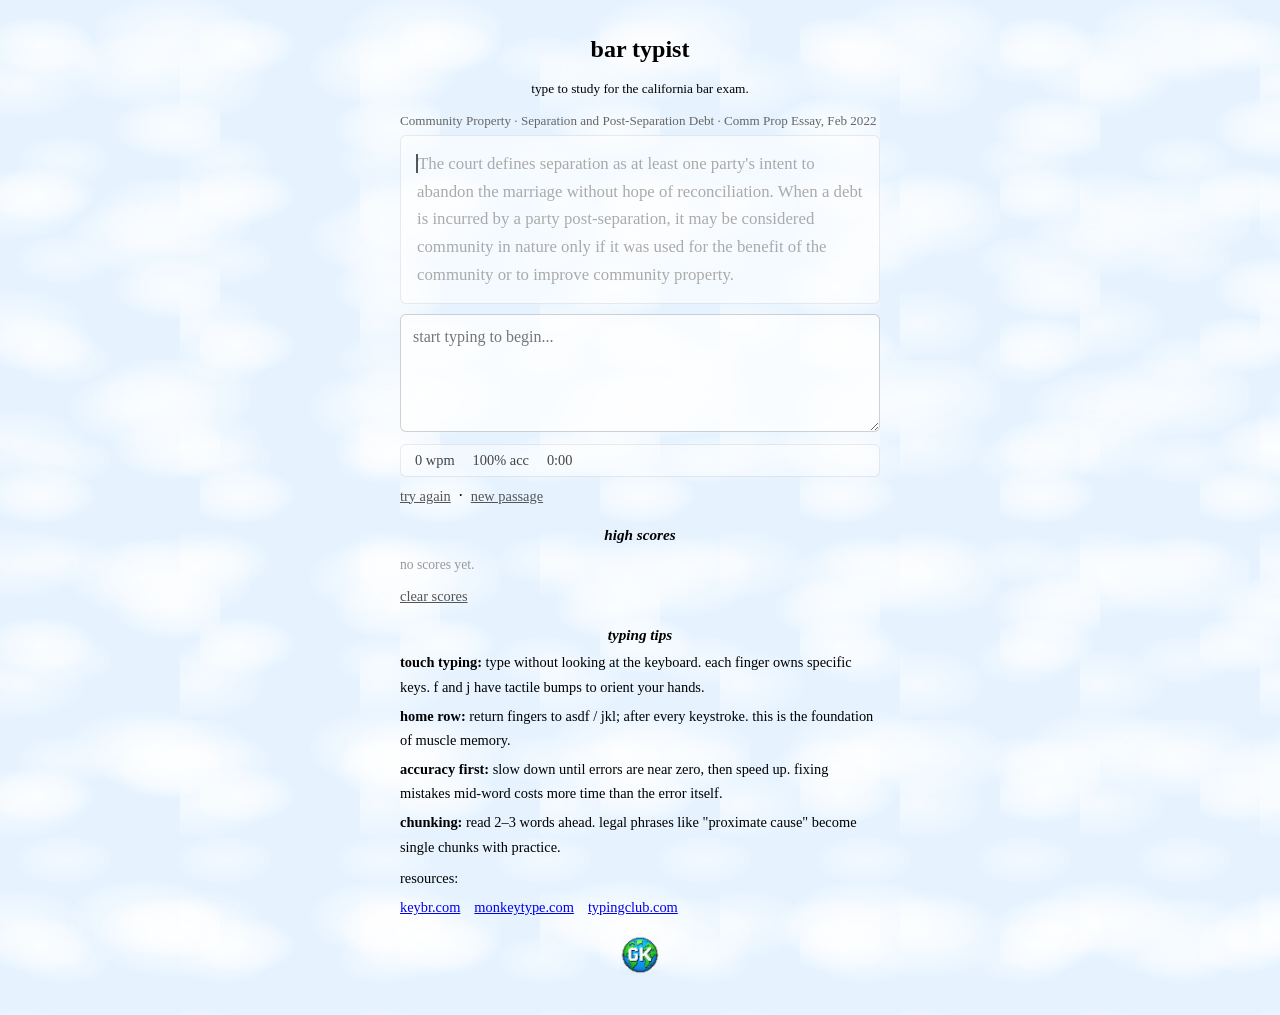
==== index.html @ beea5153 "feat: move site files to repo root for type.gracekantrow.com Site now serves directly from root so t" ====
<!DOCTYPE html>
<html lang="en">
<head>
  <meta charset="UTF-8">
  <meta name="viewport" content="width=device-width, initial-scale=1.0">
  <link rel="apple-touch-icon" sizes="180x180" href="favicon_io/apple-touch-icon.png">
  <link rel="icon" type="image/png" sizes="32x32" href="favicon_io/favicon-32x32.png">
  <link rel="icon" type="image/png" sizes="16x16" href="favicon_io/favicon-16x16.png">
  <link rel="shortcut icon" href="favicon_io/favicon.ico">
  
  <title>bar typist</title>
  <link rel="stylesheet" href="style.css">
</head>
<body>
<center>
  <h1>bar typist</h1>
  <p><small>type to study for the california bar exam.</small></p>

  <div id="test-section">
    <p id="passage-meta" style="font-size:0.82em;color:#666;margin-bottom:6px;text-align:left;"></p>
    <div id="passage-display"></div>
    <textarea id="type-input" name="type-input" rows="4"
      spellcheck="false"
      autocorrect="off"
      autocapitalize="off"
      autocomplete="off"
      placeholder="start typing to begin..."></textarea>
    <div id="live-stats">
      <span id="stat-wpm">0 wpm</span>
      <span id="stat-acc">100% acc</span>
      <span id="stat-time">0:00</span>
    </div>
    <div style="text-align:left;margin-bottom:8px;">
      <button class="btn-link" onclick="tryAgain()">try again</button>
      &nbsp;·&nbsp;
      <button class="btn-link" onclick="newPassage()">new passage</button>
    </div>
  </div>

  <div id="results-section" class="hidden">
    <div id="results-grid">
      <div class="result-item">
        <span class="result-value" id="res-wpm">—</span>
        <span class="result-label">wpm</span>
      </div>
      <div class="result-item">
        <span class="result-value" id="res-acc">—</span>
        <span class="result-label">accuracy</span>
      </div>
      <div class="result-item">
        <span class="result-value" id="res-time">—</span>
        <span class="result-label">time</span>
      </div>
      <div class="result-item">
        <span class="result-value" id="res-errors">—</span>
        <span class="result-label">errors</span>
      </div>
    </div>
    <div id="feedback-box"></div>
    <div id="score-entry" class="hidden">
      <input type="text" id="score-name" placeholder="your name" maxlength="24">
      <button class="btn-link" onclick="saveScore()">save score</button>
    </div>
    <div style="text-align:left;margin-bottom:8px;">
      <button class="btn-link" onclick="tryAgain()">try again</button>
      &nbsp;·&nbsp;
      <button class="btn-link" onclick="newPassage()">new passage</button>
    </div>
  </div>

  <p class="section-header"><b><i>high scores</i></b></p>
  <div id="scores-list" style="text-align:left;"></div>
  <div style="text-align:left;margin-top:6px;">
    <button class="btn-link" onclick="clearScores()">clear scores</button>
  </div>

  <p class="section-header"><b><i>typing tips</i></b></p>
  <div style="text-align:left;font-size:0.9em;line-height:1.7;">
    <p style="margin:0.3em 0;">
      <b>touch typing:</b> type without looking at the keyboard. each finger owns specific keys.
      f and j have tactile bumps to orient your hands.
    </p>
    <p style="margin:0.3em 0;">
      <b>home row:</b> return fingers to asdf / jkl; after every keystroke.
      this is the foundation of muscle memory.
    </p>
    <p style="margin:0.3em 0;">
      <b>accuracy first:</b> slow down until errors are near zero, then speed up.
      fixing mistakes mid-word costs more time than the error itself.
    </p>
    <p style="margin:0.3em 0;">
      <b>chunking:</b> read 2–3 words ahead. legal phrases like "proximate cause"
      become single chunks with practice.
    </p>
    <p style="margin:0.5em 0 0.2em;">resources:</p>
    <div class="resource-row">
      <a href="https://www.keybr.com" target="_blank" rel="noopener">keybr.com</a>
      <a href="https://monkeytype.com" target="_blank" rel="noopener">monkeytype.com</a>
      <a href="https://www.typingclub.com" target="_blank" rel="noopener">typingclub.com</a>
    </div>
  </div>

  <p><img src="favicon_io/apple-touch-icon.png" width="40" height="40" alt="logo" style="mix-blend-mode: multiply;"></p>
</center>

<script src="passages.js"></script>
<script src="typist.js"></script>
</body>
</html>
---- style.css ----
body {
    background-color: #e6f3ff;
    background-image:
        radial-gradient(ellipse 80px 40px at 20% 30%, rgba(255,255,255,0.8) 0%, rgba(255,255,255,0.4) 50%, transparent 70%),
        radial-gradient(ellipse 120px 60px at 70% 20%, rgba(255,255,255,0.7) 0%, rgba(255,255,255,0.3) 50%, transparent 70%),
        radial-gradient(ellipse 100px 50px at 10% 70%, rgba(255,255,255,0.6) 0%, rgba(255,255,255,0.2) 50%, transparent 70%),
        radial-gradient(ellipse 90px 45px at 80% 80%, rgba(255,255,255,0.8) 0%, rgba(255,255,255,0.4) 50%, transparent 70%),
        radial-gradient(ellipse 70px 35px at 40% 60%, rgba(255,255,255,0.5) 0%, rgba(255,255,255,0.2) 50%, transparent 70%),
        radial-gradient(ellipse 110px 55px at 60% 40%, rgba(255,255,255,0.7) 0%, rgba(255,255,255,0.3) 50%, transparent 70%);
    background-size: 200px 150px, 250px 180px, 180px 120px, 220px 160px, 160px 100px, 240px 170px;
    font-family: inherit;
    margin: 0;
    padding: 20px;
}

center { max-width: 480px; margin: 0 auto; }
h1 { font-size: 1.5em; margin-bottom: 0.3em; }

#passage-display {
    background: rgba(255,255,255,0.55);
    border: 1px solid rgba(0,0,0,0.08);
    border-radius: 6px;
    padding: 14px 16px;
    font-size: 1.05em;
    line-height: 1.65;
    text-align: left;
    margin-bottom: 10px;
    word-break: break-word;
}

#type-input {
    width: 100%;
    box-sizing: border-box;
    background: rgba(255,255,255,0.55);
    border: 1px solid rgba(0,0,0,0.08);
    border-radius: 6px;
    padding: 10px 12px;
    font-size: 1em;
    line-height: 1.5;
    resize: vertical;
    outline: none;
    font-family: inherit;
    margin-bottom: 8px;
}

#type-input:focus {
    border-color: rgba(0,0,0,0.18);
    background: rgba(255,255,255,0.75);
}

#live-stats {
    background: rgba(255,255,255,0.45);
    border: 1px solid rgba(0,0,0,0.08);
    border-radius: 6px;
    padding: 7px 14px;
    font-size: 0.9em;
    color: #444;
    margin-bottom: 10px;
    display: flex;
    gap: 18px;
}

#results-grid {
    display: grid;
    grid-template-columns: 1fr 1fr;
    gap: 8px;
    margin-bottom: 10px;
}

.result-item {
    background: rgba(255,255,255,0.55);
    border: 1px solid rgba(0,0,0,0.08);
    border-radius: 6px;
    padding: 12px 14px;
    text-align: center;
}

.result-value {
    font-size: 1.6em;
    font-weight: bold;
    display: block;
}

.result-label {
    font-size: 0.8em;
    color: #666;
    display: block;
    margin-top: 2px;
}

#feedback-box {
    background: rgba(255,255,255,0.45);
    border: 1px solid rgba(0,0,0,0.08);
    border-radius: 6px;
    padding: 10px 14px;
    font-size: 0.92em;
    color: #444;
    margin-bottom: 10px;
    text-align: left;
}

#score-entry {
    background: rgba(255,255,255,0.45);
    border: 1px solid rgba(0,0,0,0.08);
    border-radius: 6px;
    padding: 10px 14px;
    margin-bottom: 10px;
    display: flex;
    gap: 8px;
    align-items: center;
}

#score-entry input {
    flex: 1;
    background: rgba(255,255,255,0.7);
    border: 1px solid rgba(0,0,0,0.08);
    border-radius: 4px;
    padding: 6px 10px;
    font-size: 0.95em;
    font-family: inherit;
    outline: none;
}

#score-entry input:focus {
    border-color: rgba(0,0,0,0.2);
}

.score-row {
    display: flex;
    align-items: baseline;
    gap: 8px;
    padding: 5px 0;
    border-bottom: 1px solid rgba(0,0,0,0.05);
    font-size: 0.9em;
}

.score-rank {
    color: #888;
    min-width: 22px;
    font-size: 0.85em;
}

.score-wpm {
    font-weight: bold;
    min-width: 52px;
}

.score-detail {
    color: #666;
    font-size: 0.85em;
}

.resource-row {
    display: flex;
    gap: 14px;
    flex-wrap: wrap;
    margin-top: 4px;
}

.btn-link {
    background: none;
    border: none;
    padding: 0;
    font-size: 0.9em;
    color: #555;
    cursor: pointer;
    text-decoration: underline;
    font-family: inherit;
}

.btn-link:hover {
    color: #222;
}

.section-header {
    margin-top: 1.4em;
    margin-bottom: 0.4em;
    font-size: 0.95em;
}

/* Character coloring */
.char-pending { color: #aaa; }
.char-correct { color: #222; }
.char-error   { color: #c0392b; background: rgba(192,57,43,0.12); border-radius: 2px; }
.char-cursor  { border-left: 2px solid #555; margin-left: -1px; }

.hidden { display: none; }
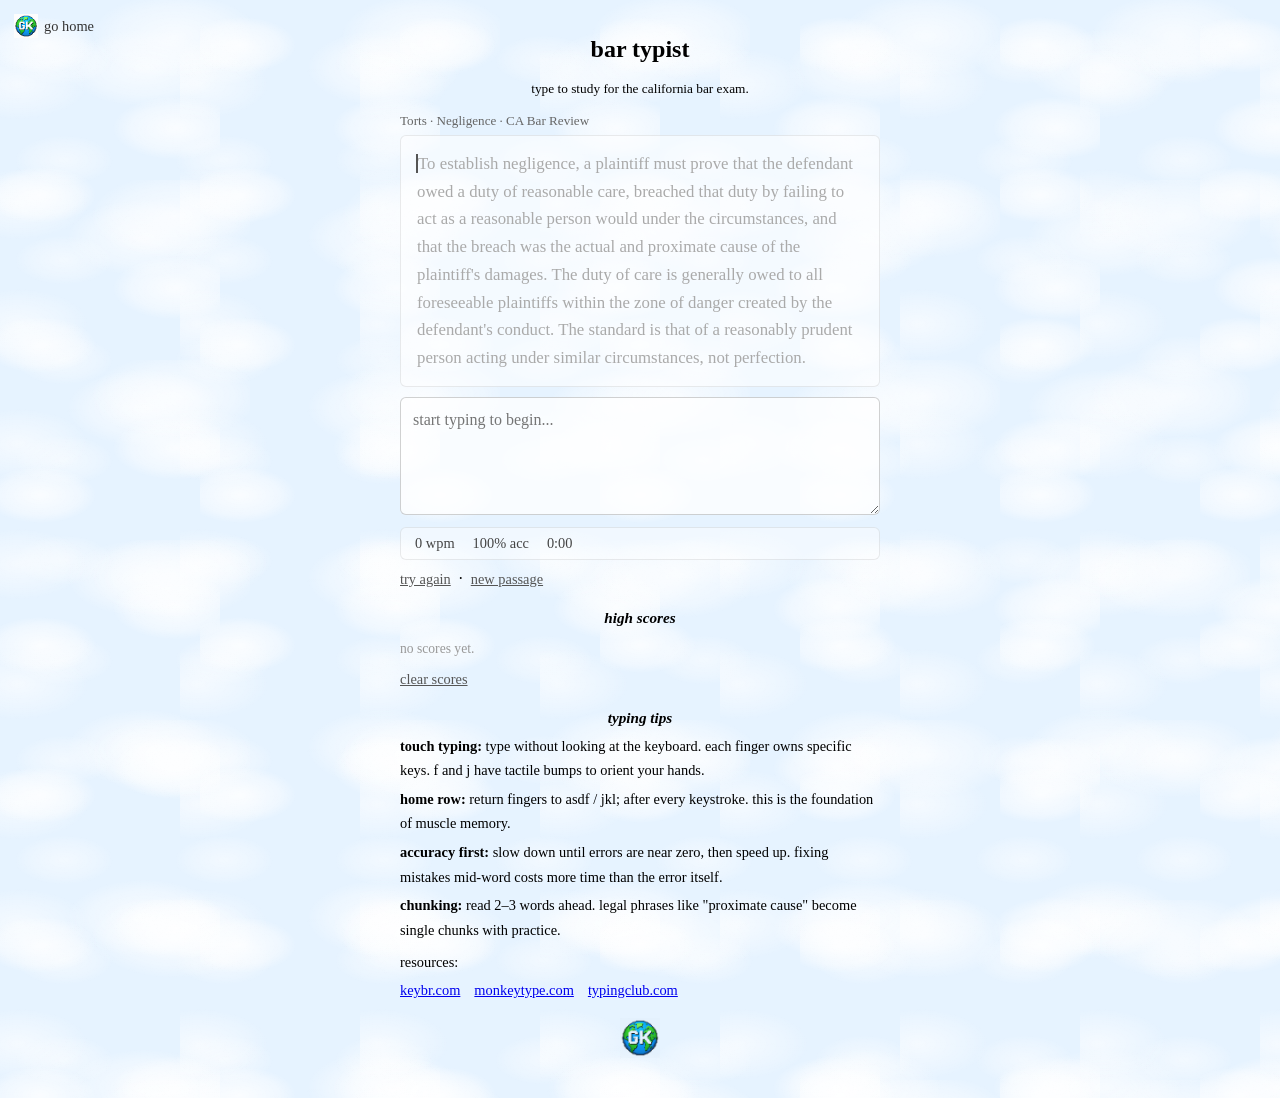
==== commit 605ad3cb: "feat: add go-home corner link and fix bottom logo - Fixed-position top-left link with apple-touch-ic" ====
--- a/index.html
+++ b/index.html
@@ -12,6 +12,10 @@
   <link rel="stylesheet" href="style.css">
 </head>
 <body>
+<a href="https://gracekantrow.com" style="position:fixed;top:14px;left:14px;display:flex;align-items:center;gap:6px;text-decoration:none;color:#333;font-family:'Times New Roman',Times,serif;font-size:0.9em;z-index:100;">
+  <img src="favicon_io/apple-touch-icon.png" width="24" height="24" alt="globe" style="mix-blend-mode:multiply;">
+  go home
+</a>
 <center>
   <h1>bar typist</h1>
   <p><small>type to study for the california bar exam.</small></p>
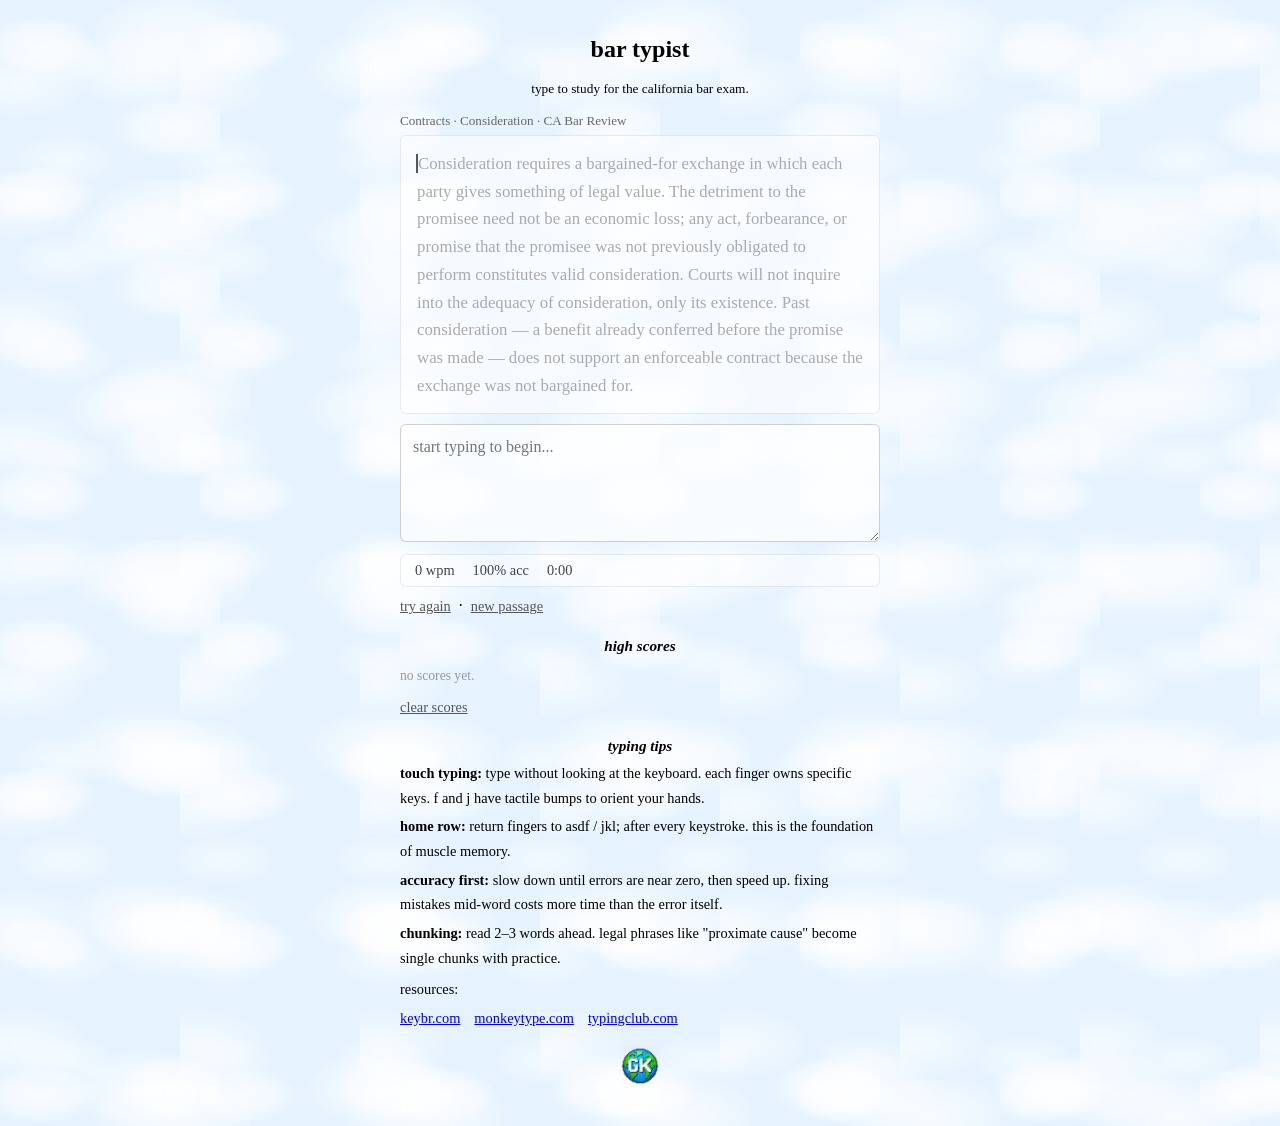
==== commit caf7e77e: "fix: use root-relative paths for favicon images and remove bar-typist subfolder https://claude.ai/co" ====
--- a/index.html
+++ b/index.html
@@ -3,19 +3,15 @@
 <head>
   <meta charset="UTF-8">
   <meta name="viewport" content="width=device-width, initial-scale=1.0">
-  <link rel="apple-touch-icon" sizes="180x180" href="favicon_io/apple-touch-icon.png">
-  <link rel="icon" type="image/png" sizes="32x32" href="favicon_io/favicon-32x32.png">
-  <link rel="icon" type="image/png" sizes="16x16" href="favicon_io/favicon-16x16.png">
-  <link rel="shortcut icon" href="favicon_io/favicon.ico">
+  <link rel="apple-touch-icon" sizes="180x180" href="/favicon_io/apple-touch-icon.png">
+  <link rel="icon" type="image/png" sizes="32x32" href="/favicon_io/favicon-32x32.png">
+  <link rel="icon" type="image/png" sizes="16x16" href="/favicon_io/favicon-16x16.png">
+  <link rel="shortcut icon" href="/favicon_io/favicon.ico">
   
   <title>bar typist</title>
   <link rel="stylesheet" href="style.css">
 </head>
 <body>
-<a href="https://gracekantrow.com" style="position:fixed;top:14px;left:14px;display:flex;align-items:center;gap:6px;text-decoration:none;color:#333;font-family:'Times New Roman',Times,serif;font-size:0.9em;z-index:100;">
-  <img src="favicon_io/apple-touch-icon.png" width="24" height="24" alt="globe" style="mix-blend-mode:multiply;">
-  go home
-</a>
 <center>
   <h1>bar typist</h1>
   <p><small>type to study for the california bar exam.</small></p>
@@ -104,7 +100,7 @@
     </div>
   </div>
 
-  <p><img src="favicon_io/apple-touch-icon.png" width="40" height="40" alt="logo" style="mix-blend-mode: multiply;"></p>
+  <p><img src="/favicon_io/apple-touch-icon.png" width="40" height="40" alt="logo" style="mix-blend-mode: multiply;"></p>
 </center>
 
 <script src="passages.js"></script>
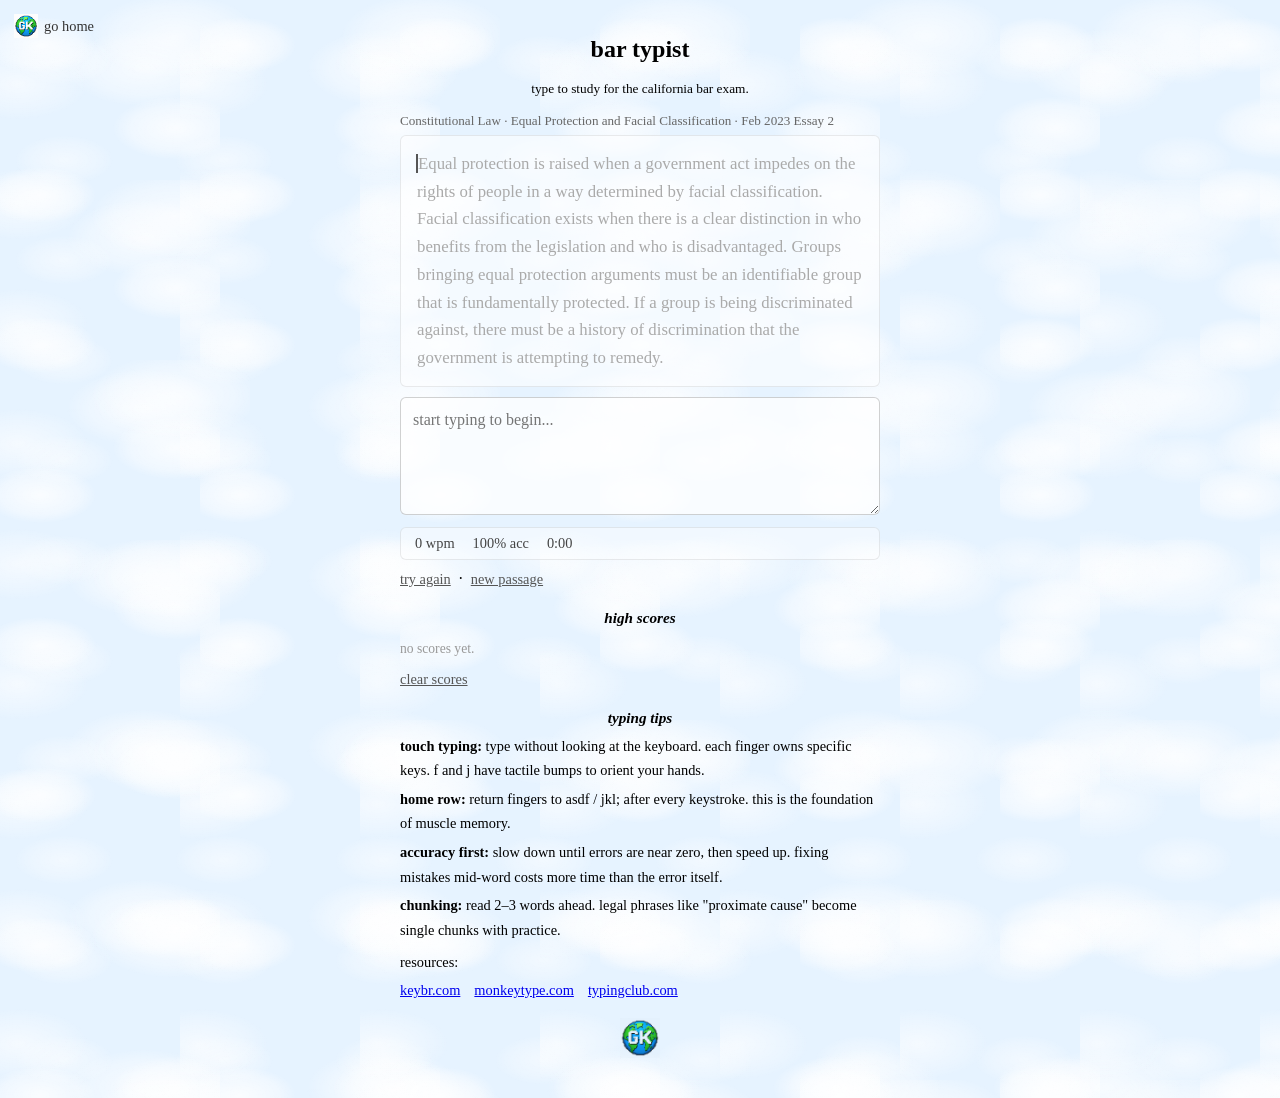
==== commit 7d298625: "fix: add go-home link with correct root-relative favicon paths https://claude.ai/code/session_01AcME" ====
--- a/index.html
+++ b/index.html
@@ -12,6 +12,10 @@
   <link rel="stylesheet" href="style.css">
 </head>
 <body>
+<a href="https://gracekantrow.com" style="position:fixed;top:14px;left:14px;display:flex;align-items:center;gap:6px;text-decoration:none;color:#333;font-family:'Times New Roman',Times,serif;font-size:0.9em;z-index:100;">
+  <img src="/favicon_io/apple-touch-icon.png" width="24" height="24" alt="globe" style="mix-blend-mode:multiply;">
+  go home
+</a>
 <center>
   <h1>bar typist</h1>
   <p><small>type to study for the california bar exam.</small></p>
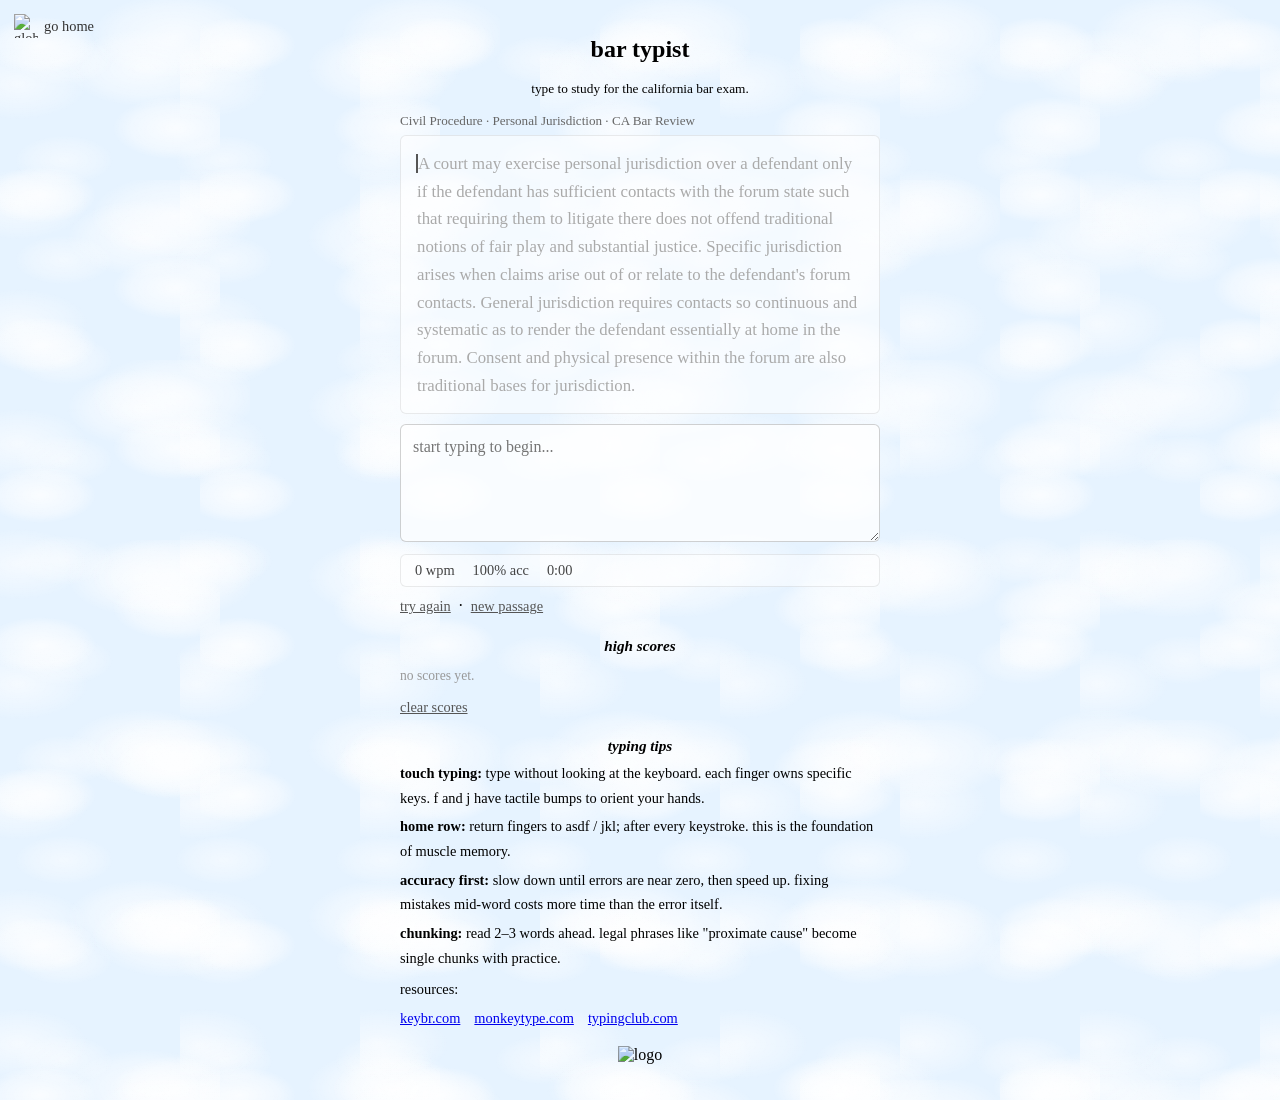
==== commit 6719ac6a: "fix: use absolute gracekantrow.com URLs for favicon images https://claude.ai/code/session_01AcMEJ9TM" ====
--- a/index.html
+++ b/index.html
@@ -3,17 +3,17 @@
 <head>
   <meta charset="UTF-8">
   <meta name="viewport" content="width=device-width, initial-scale=1.0">
-  <link rel="apple-touch-icon" sizes="180x180" href="/favicon_io/apple-touch-icon.png">
-  <link rel="icon" type="image/png" sizes="32x32" href="/favicon_io/favicon-32x32.png">
-  <link rel="icon" type="image/png" sizes="16x16" href="/favicon_io/favicon-16x16.png">
-  <link rel="shortcut icon" href="/favicon_io/favicon.ico">
+  <link rel="apple-touch-icon" sizes="180x180" href="https://gracekantrow.com/favicon_io/apple-touch-icon.png">
+  <link rel="icon" type="image/png" sizes="32x32" href="https://gracekantrow.com/favicon_io/favicon-32x32.png">
+  <link rel="icon" type="image/png" sizes="16x16" href="https://gracekantrow.com/favicon_io/favicon-16x16.png">
+  <link rel="shortcut icon" href="https://gracekantrow.com/favicon_io/favicon.ico">
   
   <title>bar typist</title>
   <link rel="stylesheet" href="style.css">
 </head>
 <body>
 <a href="https://gracekantrow.com" style="position:fixed;top:14px;left:14px;display:flex;align-items:center;gap:6px;text-decoration:none;color:#333;font-family:'Times New Roman',Times,serif;font-size:0.9em;z-index:100;">
-  <img src="/favicon_io/apple-touch-icon.png" width="24" height="24" alt="globe" style="mix-blend-mode:multiply;">
+  <img src="https://gracekantrow.com/favicon_io/apple-touch-icon.png" width="24" height="24" alt="globe" style="mix-blend-mode:multiply;">
   go home
 </a>
 <center>
@@ -104,7 +104,7 @@
     </div>
   </div>
 
-  <p><img src="/favicon_io/apple-touch-icon.png" width="40" height="40" alt="logo" style="mix-blend-mode: multiply;"></p>
+  <p><img src="https://gracekantrow.com/favicon_io/apple-touch-icon.png" width="40" height="40" alt="logo" style="mix-blend-mode: multiply;"></p>
 </center>
 
 <script src="passages.js"></script>
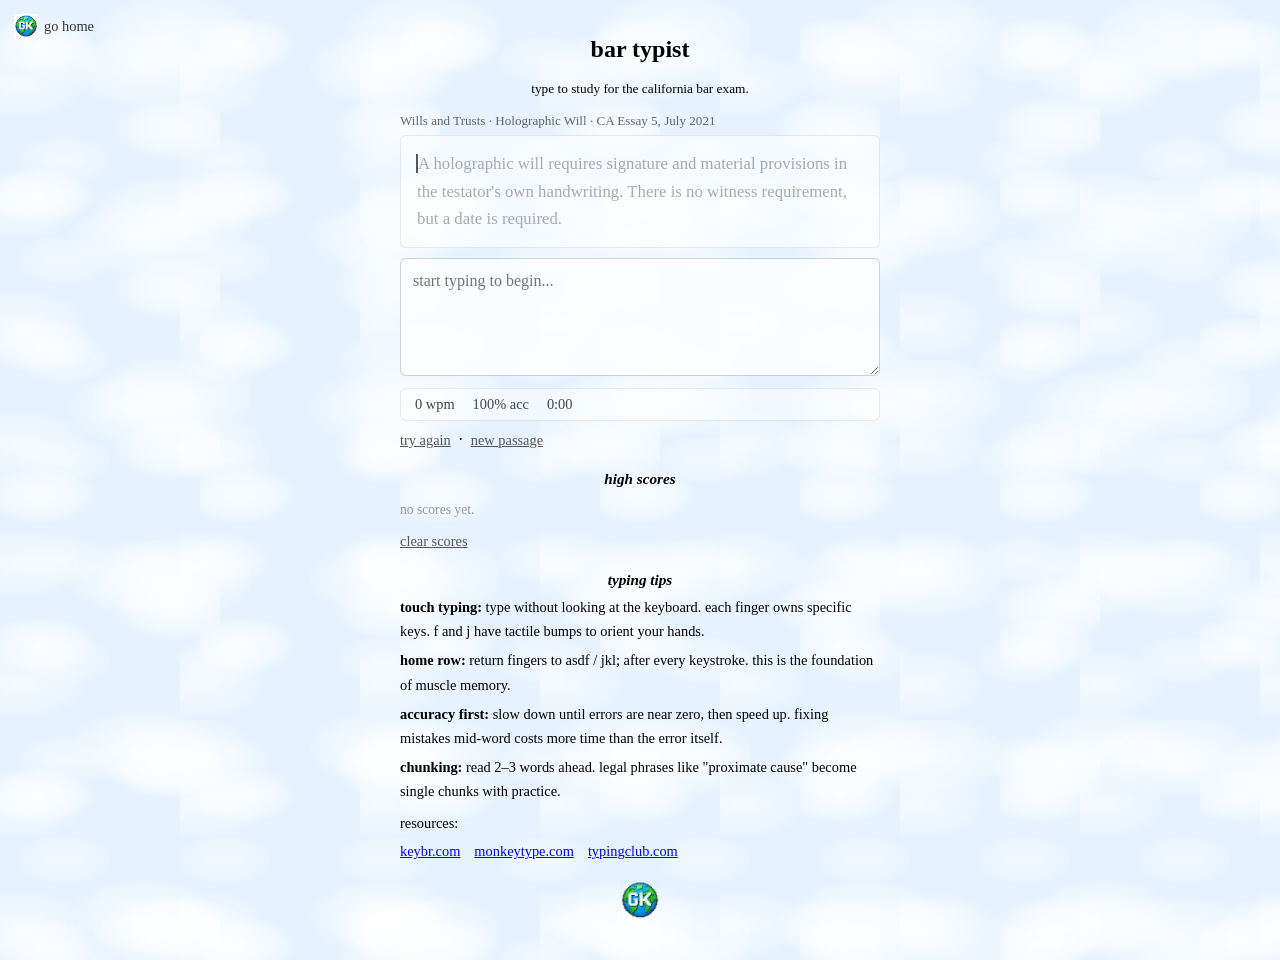
==== commit 1cb47a87: "fix: embed apple-touch-icon as base64 to avoid file-serving issues https://claude.ai/code/session_01" ====
--- a/index.html
+++ b/index.html
@@ -3,7 +3,7 @@
 <head>
   <meta charset="UTF-8">
   <meta name="viewport" content="width=device-width, initial-scale=1.0">
-  <link rel="apple-touch-icon" sizes="180x180" href="https://gracekantrow.com/favicon_io/apple-touch-icon.png">
+  <link rel="apple-touch-icon" sizes="180x180" href="[data-uri]">
   <link rel="icon" type="image/png" sizes="32x32" href="https://gracekantrow.com/favicon_io/favicon-32x32.png">
   <link rel="icon" type="image/png" sizes="16x16" href="https://gracekantrow.com/favicon_io/favicon-16x16.png">
   <link rel="shortcut icon" href="https://gracekantrow.com/favicon_io/favicon.ico">
@@ -13,7 +13,7 @@
 </head>
 <body>
 <a href="https://gracekantrow.com" style="position:fixed;top:14px;left:14px;display:flex;align-items:center;gap:6px;text-decoration:none;color:#333;font-family:'Times New Roman',Times,serif;font-size:0.9em;z-index:100;">
-  <img src="https://gracekantrow.com/favicon_io/apple-touch-icon.png" width="24" height="24" alt="globe" style="mix-blend-mode:multiply;">
+  <img src="[data-uri]" width="24" height="24" alt="globe" style="mix-blend-mode:multiply;">
   go home
 </a>
 <center>
@@ -104,7 +104,7 @@
     </div>
   </div>
 
-  <p><img src="https://gracekantrow.com/favicon_io/apple-touch-icon.png" width="40" height="40" alt="logo" style="mix-blend-mode: multiply;"></p>
+  <p><img src="[data-uri]" width="40" height="40" alt="logo" style="mix-blend-mode: multiply;"></p>
 </center>
 
 <script src="passages.js"></script>
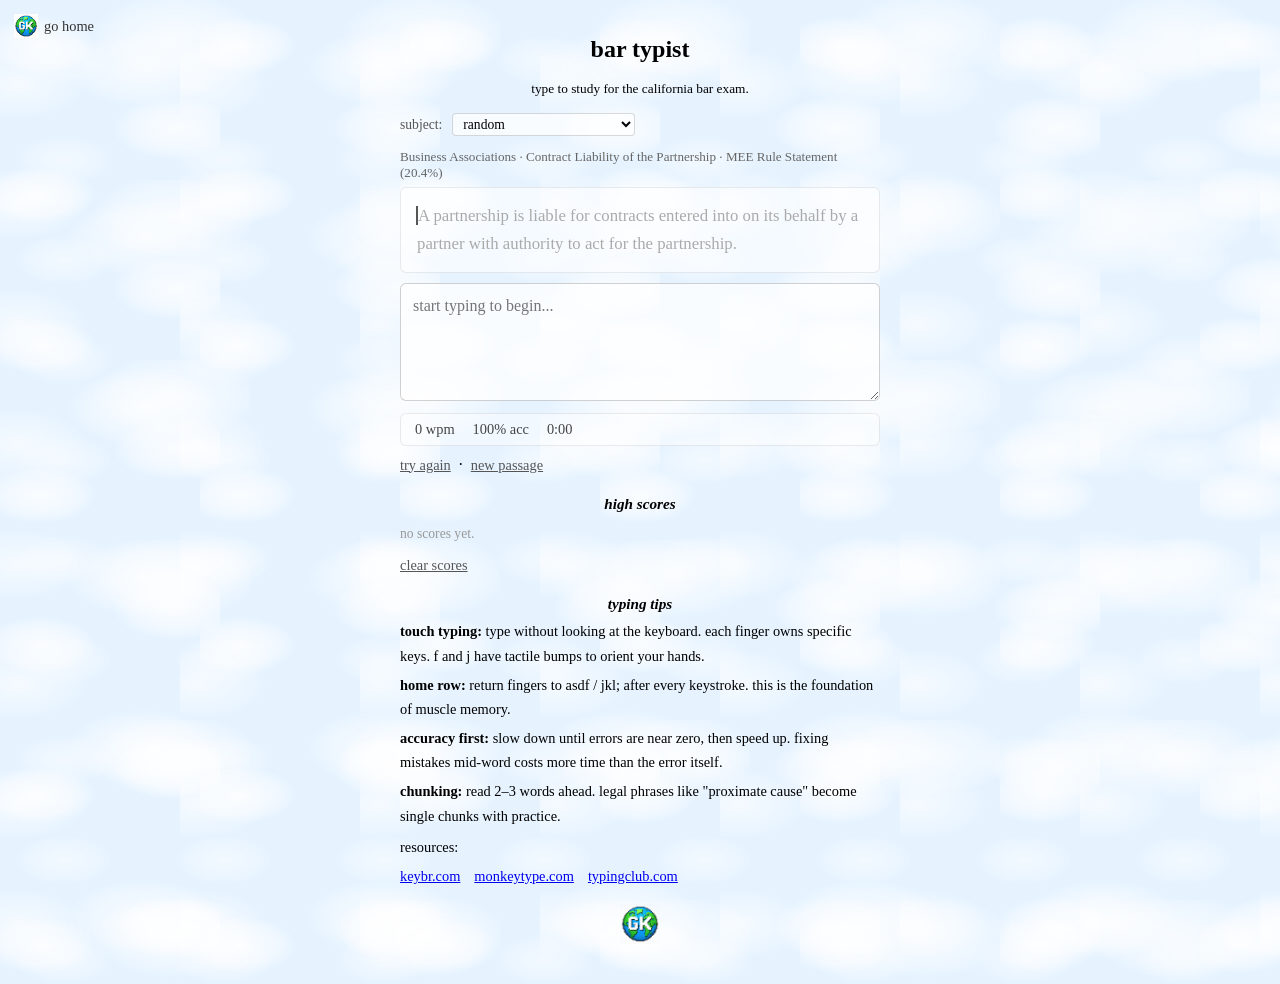
==== commit 51e79d44: "feat: replace passages with 120 MEE rule statements, add subject selector Replaces the previous pass" ====
--- a/index.html
+++ b/index.html
@@ -21,6 +21,12 @@
   <p><small>type to study for the california bar exam.</small></p>
 
   <div id="test-section">
+    <div style="text-align:left;margin-bottom:8px;">
+      <label for="subject-select" style="font-size:0.85em;color:#555;margin-right:6px;">subject:</label>
+      <select id="subject-select" style="font-size:0.85em;padding:2px 6px;border-radius:4px;border:1px solid rgba(0,0,0,0.15);font-family:inherit;background:rgba(255,255,255,0.7);">
+        <option value="">random</option>
+      </select>
+    </div>
     <p id="passage-meta" style="font-size:0.82em;color:#666;margin-bottom:6px;text-align:left;"></p>
     <div id="passage-display"></div>
     <textarea id="type-input" name="type-input" rows="4"
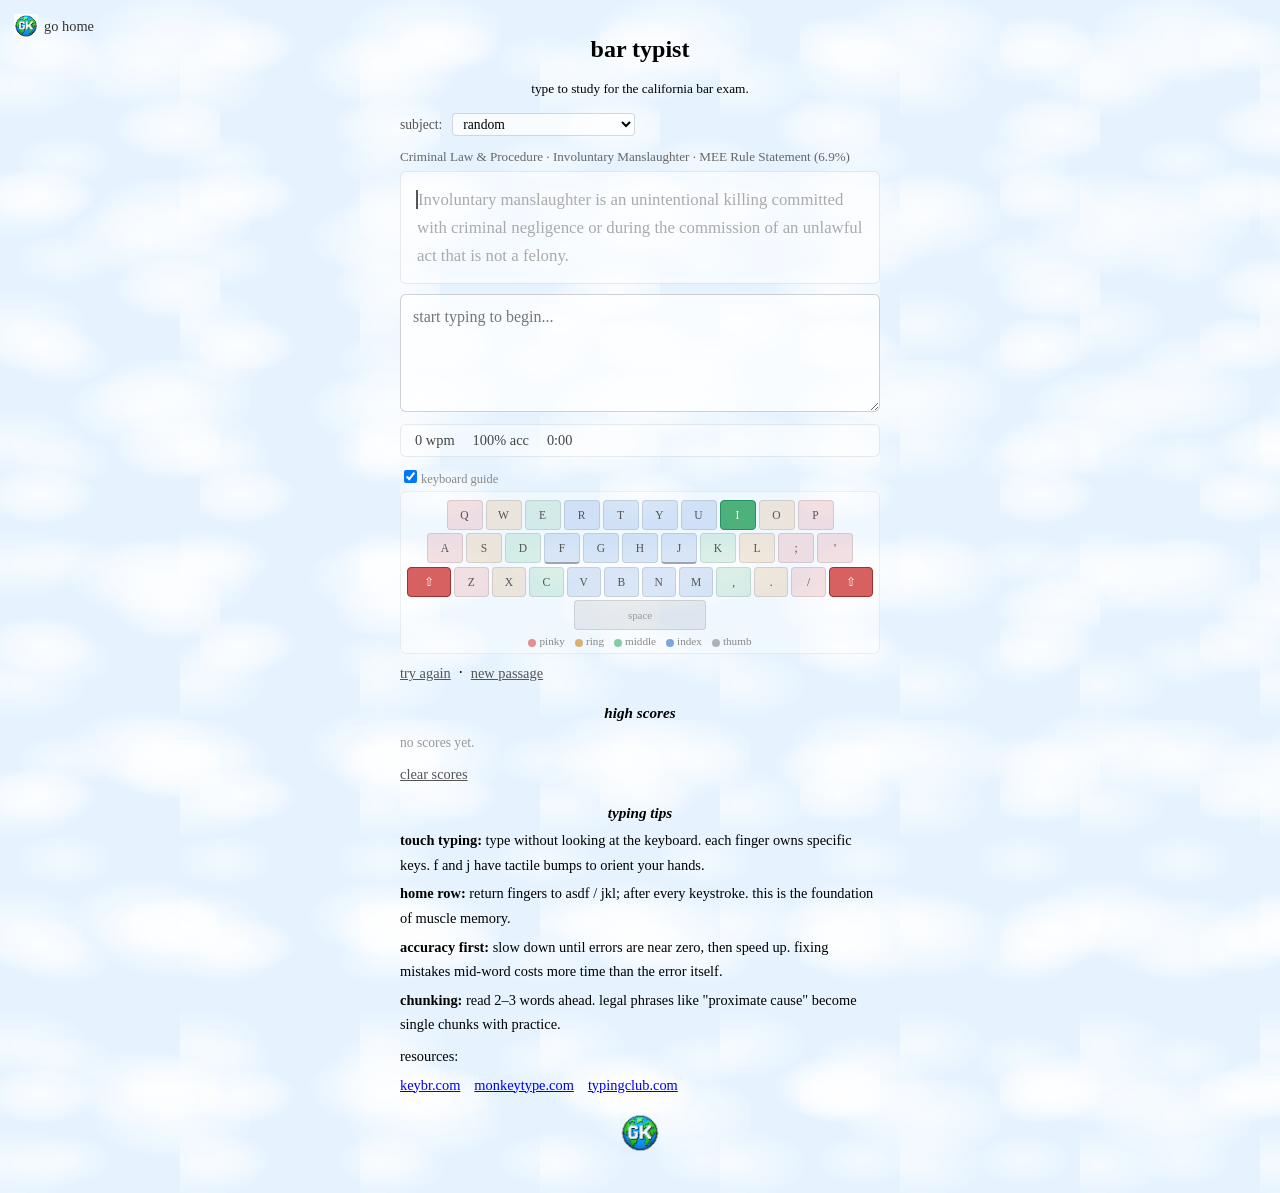
==== commit 6eec428c: "feat: add real-time touch typing keyboard guide Adds a color-coded on-screen keyboard below the typi" ====
--- a/index.html
+++ b/index.html
@@ -39,6 +39,12 @@
       <span id="stat-wpm">0 wpm</span>
       <span id="stat-acc">100% acc</span>
       <span id="stat-time">0:00</span>
+    </div>
+    <div id="keyboard-wrap">
+      <label class="kb-toggle">
+        <input type="checkbox" id="show-keyboard" checked>keyboard guide
+      </label>
+      <div id="keyboard-display"></div>
     </div>
     <div style="text-align:left;margin-bottom:8px;">
       <button class="btn-link" onclick="tryAgain()">try again</button>
--- a/style.css
+++ b/style.css
@@ -185,3 +185,86 @@
 .char-cursor  { border-left: 2px solid #555; margin-left: -1px; }
 
 .hidden { display: none; }
+
+/* ── keyboard guide ─────────────────────────────────────────────────────── */
+#keyboard-wrap {
+  margin: 8px 0 10px;
+}
+
+.kb-toggle {
+  display: block;
+  font-size: 0.78em;
+  color: #888;
+  text-align: left;
+  margin-bottom: 4px;
+  cursor: pointer;
+}
+
+.kb-toggle input { margin-right: 4px; }
+
+#keyboard-display {
+  background: rgba(255,255,255,0.35);
+  border: 1px solid rgba(0,0,0,0.06);
+  border-radius: 6px;
+  padding: 8px 6px 6px;
+  user-select: none;
+}
+
+.kb-row {
+  display: flex;
+  justify-content: center;
+  gap: 3px;
+  margin-bottom: 3px;
+}
+
+.kb-key {
+  display: inline-flex;
+  align-items: center;
+  justify-content: center;
+  width: 34px;
+  height: 28px;
+  border-radius: 4px;
+  font-size: 0.72em;
+  font-weight: 500;
+  border: 1px solid rgba(0,0,0,0.1);
+  transition: background 0.08s, border-color 0.08s;
+  cursor: default;
+  color: #555;
+}
+
+.kb-key[data-finger="pk"] { background: rgba(220,100,100,0.18); }
+.kb-key[data-finger="rg"] { background: rgba(210,145,60,0.18); }
+.kb-key[data-finger="md"] { background: rgba(80,185,130,0.18); }
+.kb-key[data-finger="ix"] { background: rgba(70,130,210,0.18); }
+.kb-key[data-finger="th"] { background: rgba(140,148,160,0.18); }
+
+.kb-key.kb-next[data-finger="pk"] { background: rgba(210,70,70,0.85); color: #fff; border-color: #a03030; }
+.kb-key.kb-next[data-finger="rg"] { background: rgba(200,130,40,0.85); color: #fff; border-color: #906020; }
+.kb-key.kb-next[data-finger="md"] { background: rgba(50,165,100,0.85); color: #fff; border-color: #259060; }
+.kb-key.kb-next[data-finger="ix"] { background: rgba(50,110,195,0.85); color: #fff; border-color: #2050a0; }
+.kb-key.kb-next[data-finger="th"] { background: rgba(90,100,118,0.85); color: #fff; border-color: #405060; }
+
+.kb-home { border-bottom: 2px solid rgba(0,0,0,0.28) !important; }
+
+.kb-shift { width: 44px; }
+
+.kb-space { width: 130px; font-size: 0.68em; color: #999; }
+.kb-space.kb-next { color: #fff; }
+
+.kb-legend {
+  display: flex;
+  justify-content: center;
+  gap: 10px;
+  margin-top: 5px;
+  font-size: 0.7em;
+  color: #888;
+}
+
+.kb-legend-dot {
+  display: inline-block;
+  width: 8px;
+  height: 8px;
+  border-radius: 50%;
+  margin-right: 3px;
+  vertical-align: middle;
+}
